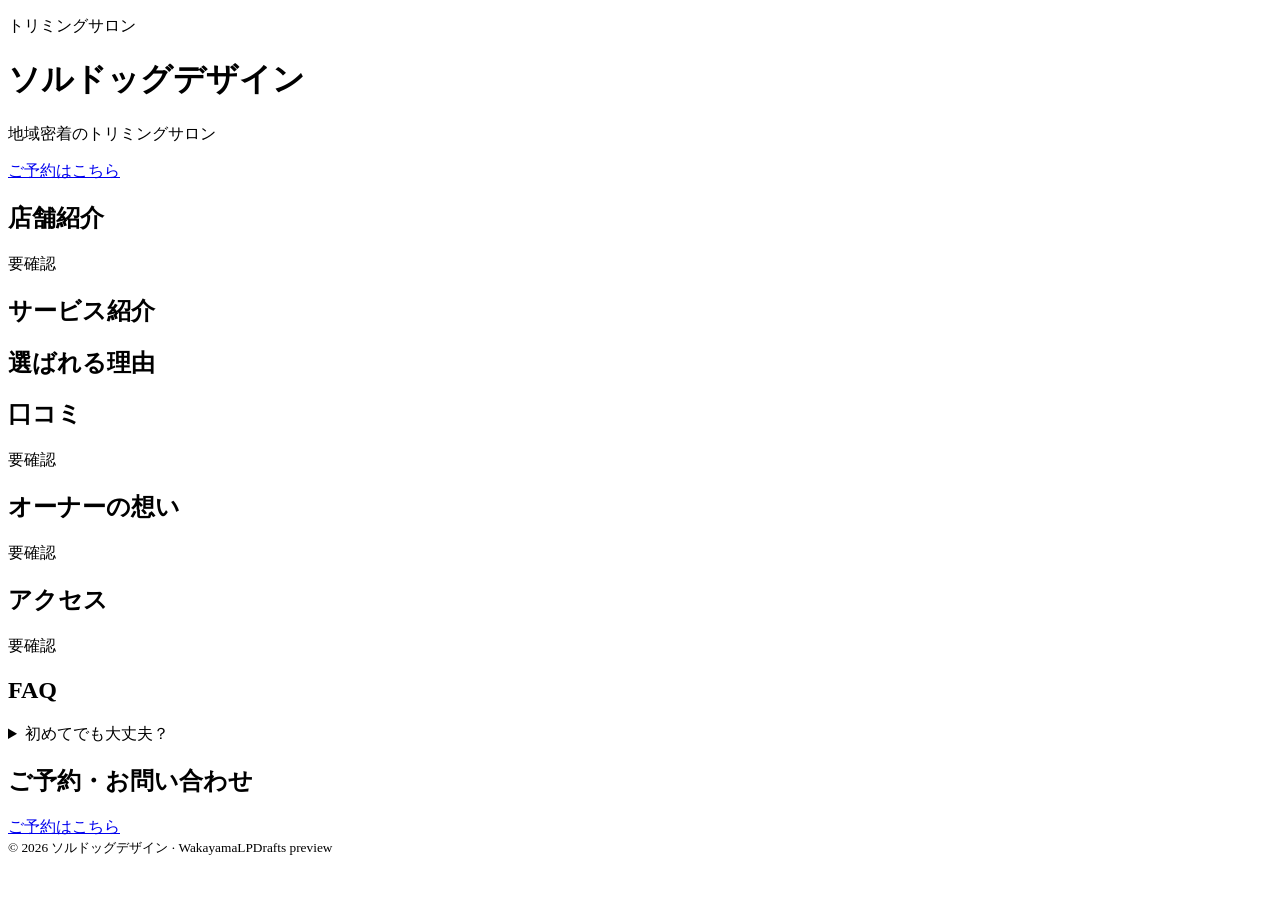
==== preview/ソルドッグデザイン/index.html @ 640c7fc1 "LP preview: ソルドッグデザイン — index.html" ====
<!DOCTYPE html>
<html lang="ja">
<head>
  <meta charset="UTF-8" />
  <meta name="viewport" content="width=device-width, initial-scale=1" />
  <title>ソルドッグデザイン | トリミングサロン</title>
  <meta name="description" content="要確認" />
  <link href="https://fonts.googleapis.com/css2?family=Noto+Sans+JP:wght@400;500;700&display=swap" rel="stylesheet" />
  <link rel="stylesheet" href="assets/styles.css" />
</head>
<body>
  <header class="hero" id="top">
    <div class="hero-media"><!-- HERO_IMAGE --></div>
    <div class="container hero-inner">
      <p class="eyebrow">トリミングサロン</p>
      <h1>ソルドッグデザイン</h1>
      <p class="catch">地域密着のトリミングサロン</p>
      <a class="btn btn-primary" href="#contact">ご予約はこちら</a>
    </div>
  </header>
  <section class="section" id="about"><div class="container"><h2>店舗紹介</h2><p>要確認</p></div></section>
  <section class="section section-alt" id="services">
    <div class="container"><h2>サービス紹介</h2><div class="service-media"><!-- SERVICE_IMAGE_1 --></div><ul class="card-list"></ul></div>
  </section>
  <section class="section" id="reasons"><div class="container"><h2>選ばれる理由</h2><ul class="card-list"></ul></div></section>
  <section class="section section-alt" id="reviews"><div class="container"><h2>口コミ</h2><p class="lead">要確認</p></div></section>
  <section class="section" id="owner"><div class="container"><h2>オーナーの想い</h2><p>要確認</p></div></section>
  <section class="section section-alt" id="access"><div class="container"><h2>アクセス</h2><p>要確認</p></div></section>
  <section class="section" id="faq"><div class="container"><h2>FAQ</h2><div class="faq-list"><details class="faq-item"><summary>初めてでも大丈夫？</summary><p>要確認</p></details></div></div></section>
  <section class="section cta-section" id="contact"><div class="container"><h2>ご予約・お問い合わせ</h2><a class="btn btn-primary" href="#">ご予約はこちら</a></div></section>
  <footer class="footer"><div class="container"><small>&copy; 2026 ソルドッグデザイン · WakayamaLPDrafts preview</small></div></footer>
</body>
</html>
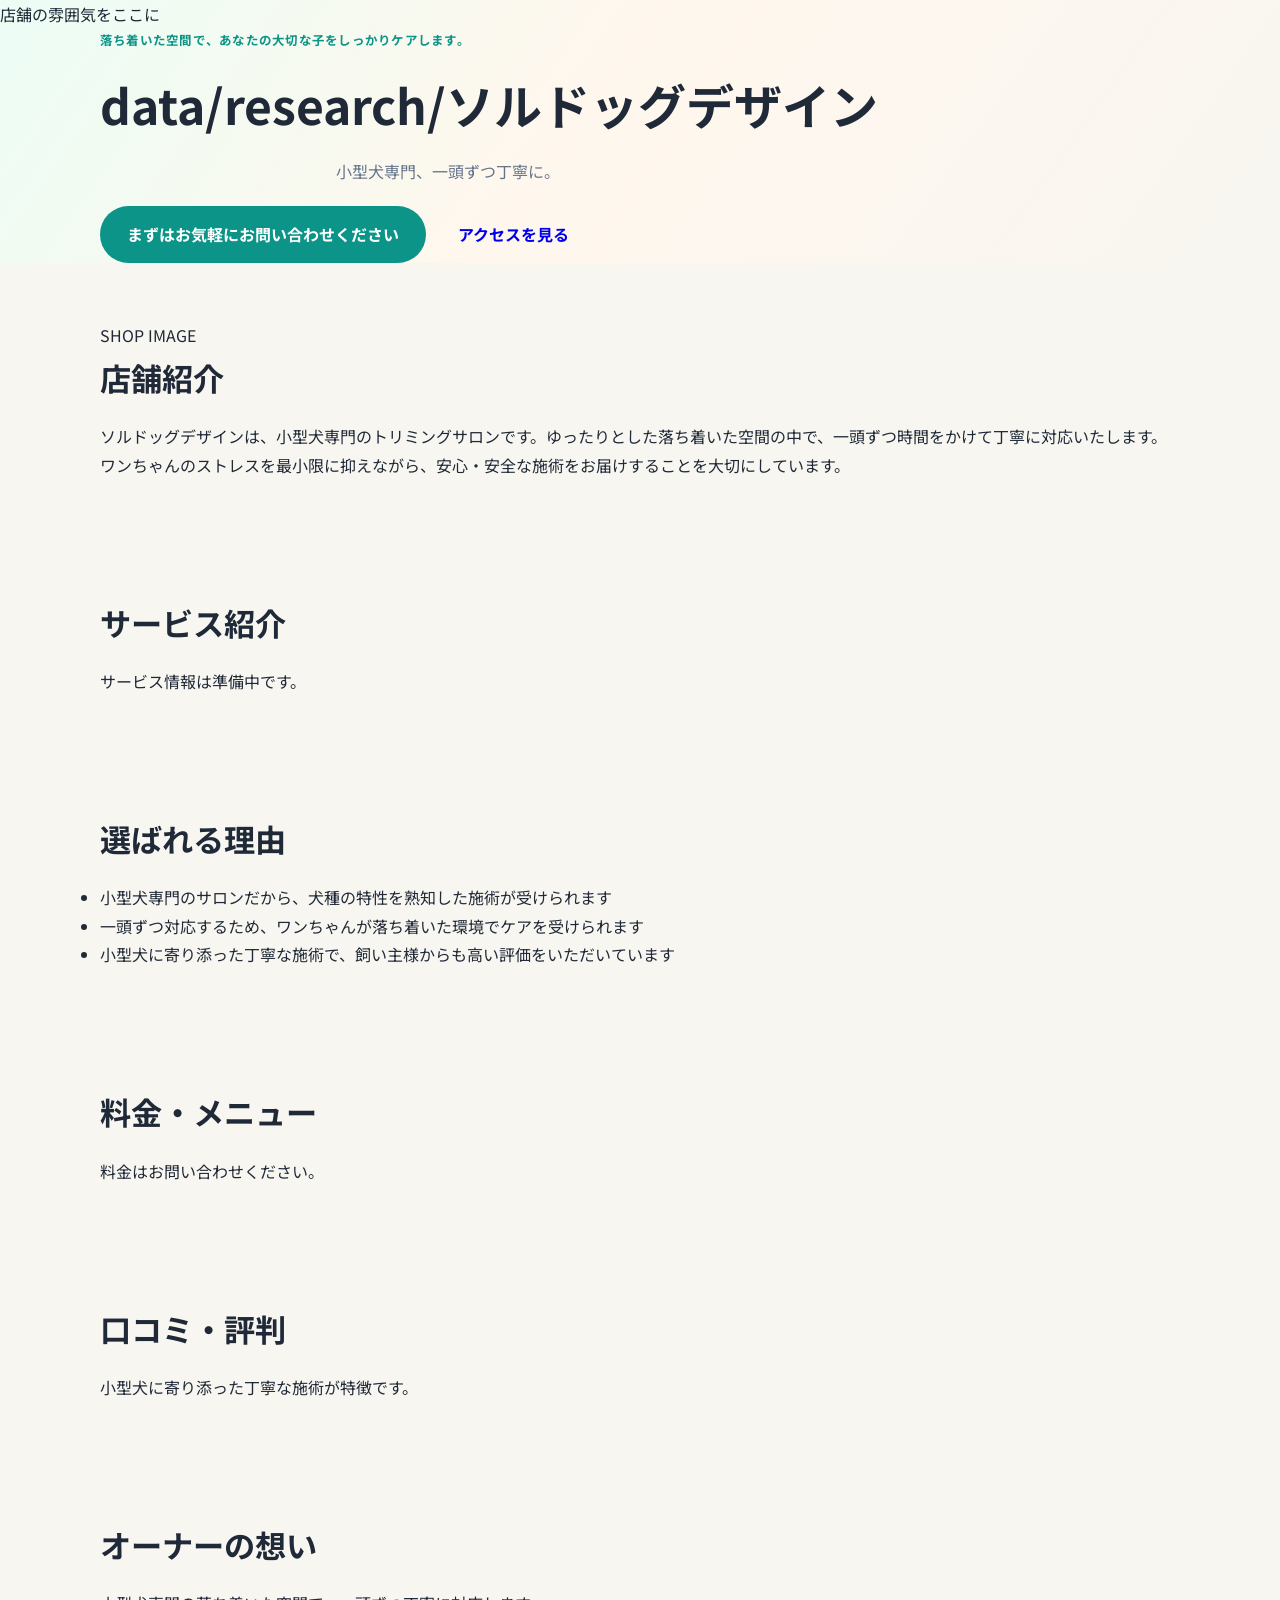
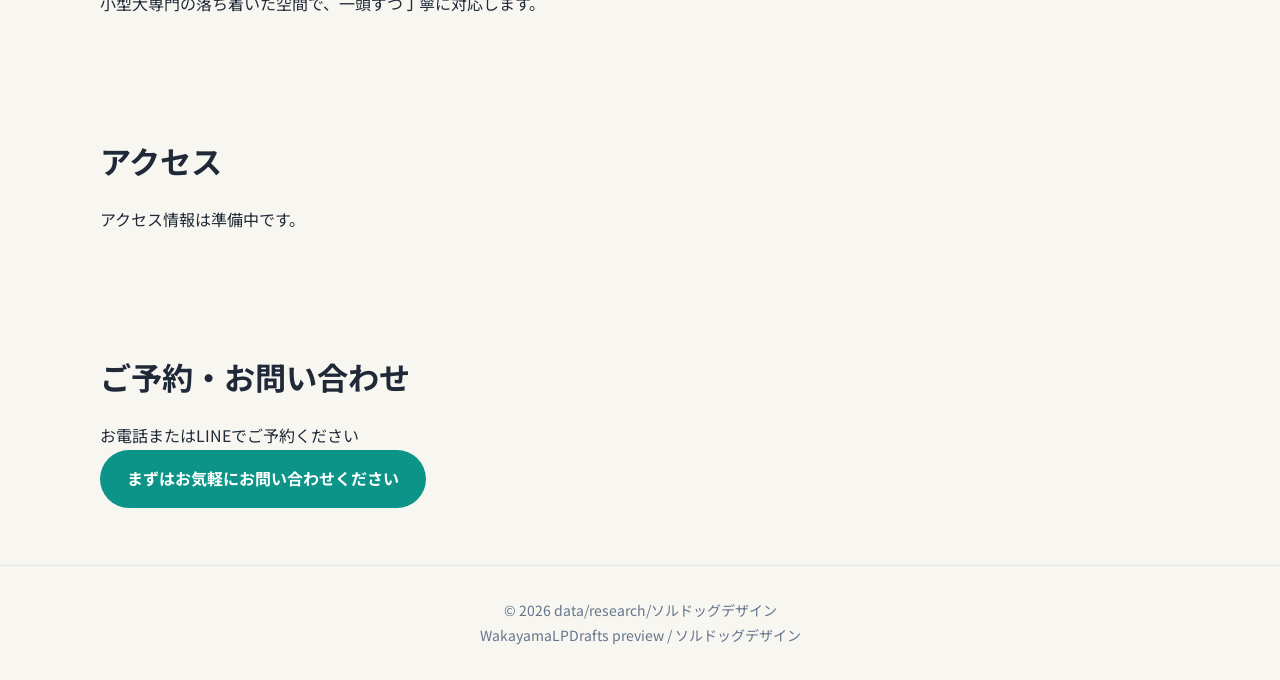
==== commit fed7f81b: "LP preview: ソルドッグデザイン — index.html" ====
--- a/preview/ソルドッグデザイン/index.html
+++ b/preview/ソルドッグデザイン/index.html
@@ -3,31 +3,90 @@
 <head>
   <meta charset="UTF-8" />
   <meta name="viewport" content="width=device-width, initial-scale=1" />
-  <title>ソルドッグデザイン | トリミングサロン</title>
-  <meta name="description" content="要確認" />
-  <link href="https://fonts.googleapis.com/css2?family=Noto+Sans+JP:wght@400;500;700&display=swap" rel="stylesheet" />
+  <title>ソルドッグデザイン｜小型犬専門のトリミングサロン</title>
+  <meta name="description" content="ソルドッグデザインは小型犬専門のトリミングサロンです。落ち着いた空間で一頭ずつ丁寧に対応。カットコース¥6,000〜。小型犬に寄り添った施術をご提供します。" />
+  <link rel="preconnect" href="https://fonts.googleapis.com" />
+  <link rel="preconnect" href="https://fonts.gstatic.com" crossorigin />
+  <link href="https://fonts.googleapis.com/css2?family=Noto+Sans+JP:wght@400;500;700&family=Shippori+Mincho:wght@500;600&display=swap" rel="stylesheet" />
   <link rel="stylesheet" href="assets/styles.css" />
 </head>
 <body>
   <header class="hero" id="top">
-    <div class="hero-media"><!-- HERO_IMAGE --></div>
-    <div class="container hero-inner">
-      <p class="eyebrow">トリミングサロン</p>
-      <h1>ソルドッグデザイン</h1>
-      <p class="catch">地域密着のトリミングサロン</p>
-      <a class="btn btn-primary" href="#contact">ご予約はこちら</a>
+    <div class="hero-visual">店舗の雰囲気をここに</div>
+    <div class="container hero-content">
+      <p class="eyebrow">落ち着いた空間で、あなたの大切な子をしっかりケアします。</p>
+      <h1>data/research/ソルドッグデザイン</h1>
+      <p class="catch">小型犬専門、一頭ずつ丁寧に。</p>
+      <div class="hero-cta">
+        <a class="btn btn-primary" href="#booking">まずはお気軽にお問い合わせください</a>
+        <a class="btn btn-ghost" href="#access">アクセスを見る</a>
+      </div>
     </div>
   </header>
-  <section class="section" id="about"><div class="container"><h2>店舗紹介</h2><p>要確認</p></div></section>
-  <section class="section section-alt" id="services">
-    <div class="container"><h2>サービス紹介</h2><div class="service-media"><!-- SERVICE_IMAGE_1 --></div><ul class="card-list"></ul></div>
+
+  <section class="section" id="about">
+    <div class="container grid-2">
+      <div class="media-box">SHOP IMAGE</div>
+      <div>
+        <h2>店舗紹介</h2>
+        <p class="prose">ソルドッグデザインは、小型犬専門のトリミングサロンです。ゆったりとした落ち着いた空間の中で、一頭ずつ時間をかけて丁寧に対応いたします。ワンちゃんのストレスを最小限に抑えながら、安心・安全な施術をお届けすることを大切にしています。</p>
+      </div>
+    </div>
   </section>
-  <section class="section" id="reasons"><div class="container"><h2>選ばれる理由</h2><ul class="card-list"></ul></div></section>
-  <section class="section section-alt" id="reviews"><div class="container"><h2>口コミ</h2><p class="lead">要確認</p></div></section>
-  <section class="section" id="owner"><div class="container"><h2>オーナーの想い</h2><p>要確認</p></div></section>
-  <section class="section section-alt" id="access"><div class="container"><h2>アクセス</h2><p>要確認</p></div></section>
-  <section class="section" id="faq"><div class="container"><h2>FAQ</h2><div class="faq-list"><details class="faq-item"><summary>初めてでも大丈夫？</summary><p>要確認</p></details></div></div></section>
-  <section class="section cta-section" id="contact"><div class="container"><h2>ご予約・お問い合わせ</h2><a class="btn btn-primary" href="#">ご予約はこちら</a></div></section>
-  <footer class="footer"><div class="container"><small>&copy; 2026 ソルドッグデザイン · WakayamaLPDrafts preview</small></div></footer>
+
+  <section class="section alt" id="services">
+    <div class="container">
+      <h2>サービス紹介</h2>
+      <div class="svc-grid"><p class="placeholder">サービス情報は準備中です。</p></div>
+    </div>
+  </section>
+
+  <section class="section" id="reasons">
+    <div class="container">
+      <h2>選ばれる理由</h2>
+      <ul class="reason-list">
+        <li>小型犬専門のサロンだから、犬種の特性を熟知した施術が受けられます</li><li>一頭ずつ対応するため、ワンちゃんが落ち着いた環境でケアを受けられます</li><li>小型犬に寄り添った丁寧な施術で、飼い主様からも高い評価をいただいています</li>
+      </ul>
+    </div>
+  </section>
+
+  <section class="section alt" id="pricing">
+    <div class="container">
+      <h2>料金・メニュー</h2>
+      <div class="pricing-table"><p class="placeholder">料金はお問い合わせください。</p></div>
+      
+    </div>
+  </section>
+
+  <section class="section" id="reviews"><div class="container"><h2>口コミ・評判</h2><blockquote class="quote">小型犬に寄り添った丁寧な施術が特徴です。</blockquote></div></section>
+
+  <section class="section alt" id="owner"><div class="container"><h2>オーナーの想い</h2><p class="prose owner-msg">小型犬専門の落ち着いた空間で、一頭ずつ丁寧に対応します。</p></div></section>
+
+  <section class="section" id="access">
+    <div class="container">
+      <h2>アクセス</h2>
+      <p class="placeholder">アクセス情報は準備中です。</p>
+      
+    </div>
+  </section>
+
+  <section class="section alt booking" id="booking">
+    <div class="container booking-inner">
+      <h2>ご予約・お問い合わせ</h2>
+      <p class="booking-lead">お電話またはLINEでご予約ください</p>
+      
+      
+      <a class="btn btn-primary btn-lg" href="#">まずはお気軽にお問い合わせください</a>
+    </div>
+  </section>
+
+  
+
+  <footer class="footer">
+    <div class="container">
+      <p>&copy; 2026 data/research/ソルドッグデザイン</p>
+      <p class="small">WakayamaLPDrafts preview / ソルドッグデザイン</p>
+    </div>
+  </footer>
 </body>
 </html>
--- a/preview/ソルドッグデザイン/assets/styles.css
+++ b/preview/ソルドッグデザイン/assets/styles.css
@@ -0,0 +1 @@
+:root{--bg:#f8f6f1;--surface:#fff;--text:#1f2937;--muted:#64748b;--accent:#0d9488;--accent2:#ea580c;--border:#e2e8f0;--radius:16px;--shadow:0 14px 36px rgba(15,23,42,.07)}*{box-sizing:border-box;margin:0;padding:0}body{font-family:'Noto Sans JP',sans-serif;background:var(--bg);color:var(--text);line-height:1.8}.container{width:min(1080px,92%);margin:0 auto}.hero{background:linear-gradient(125deg,#ecfdf5 0%,#fff7ed 45%,#f8f6f1 100%)}.hero-media{min-height:240px;background:linear-gradient(135deg,#99f6e4,#fed7aa);display:flex;align-items:center;justify-content:center;color:var(--muted);font-size:.85rem}.hero-inner{padding:2.5rem 0 3rem;text-align:center}.eyebrow{color:var(--accent);font-weight:700;letter-spacing:.1em;font-size:.78rem}.hero h1{font-size:clamp(2rem,5vw,3rem);margin:.6rem 0}.catch{color:var(--muted);max-width:38rem;margin:0 auto 1.25rem}.btn{display:inline-block;padding:.9rem 1.7rem;border-radius:999px;font-weight:700;text-decoration:none}.btn-primary{background:var(--accent);color:#fff}.section{padding:clamp(2.2rem,5vw,3.6rem) 0}.section-alt{background:var(--surface)}h2{font-size:clamp(1.35rem,3vw,1.95rem);margin-bottom:1rem}.service-media{min-height:160px;border-radius:var(--radius);background:#e2e8f0;display:flex;align-items:center;justify-content:center;color:var(--muted);margin-bottom:1rem;font-size:.85rem}.card-list{list-style:none;display:grid;gap:.75rem}@media(min-width:720px){.card-list{grid-template-columns:1fr 1fr}}.card-list li{background:var(--surface);border:1px solid var(--border);border-radius:var(--radius);padding:1rem;box-shadow:var(--shadow)}.lead{font-size:1.05rem}.faq-item{border:1px solid var(--border);border-radius:var(--radius);padding:1rem;margin-bottom:.65rem;background:var(--surface)}.faq-item summary{font-weight:700;cursor:pointer}.cta-section{text-align:center}.footer{padding:2rem 0;text-align:center;color:var(--muted);font-size:.875rem;border-top:1px solid var(--border)}
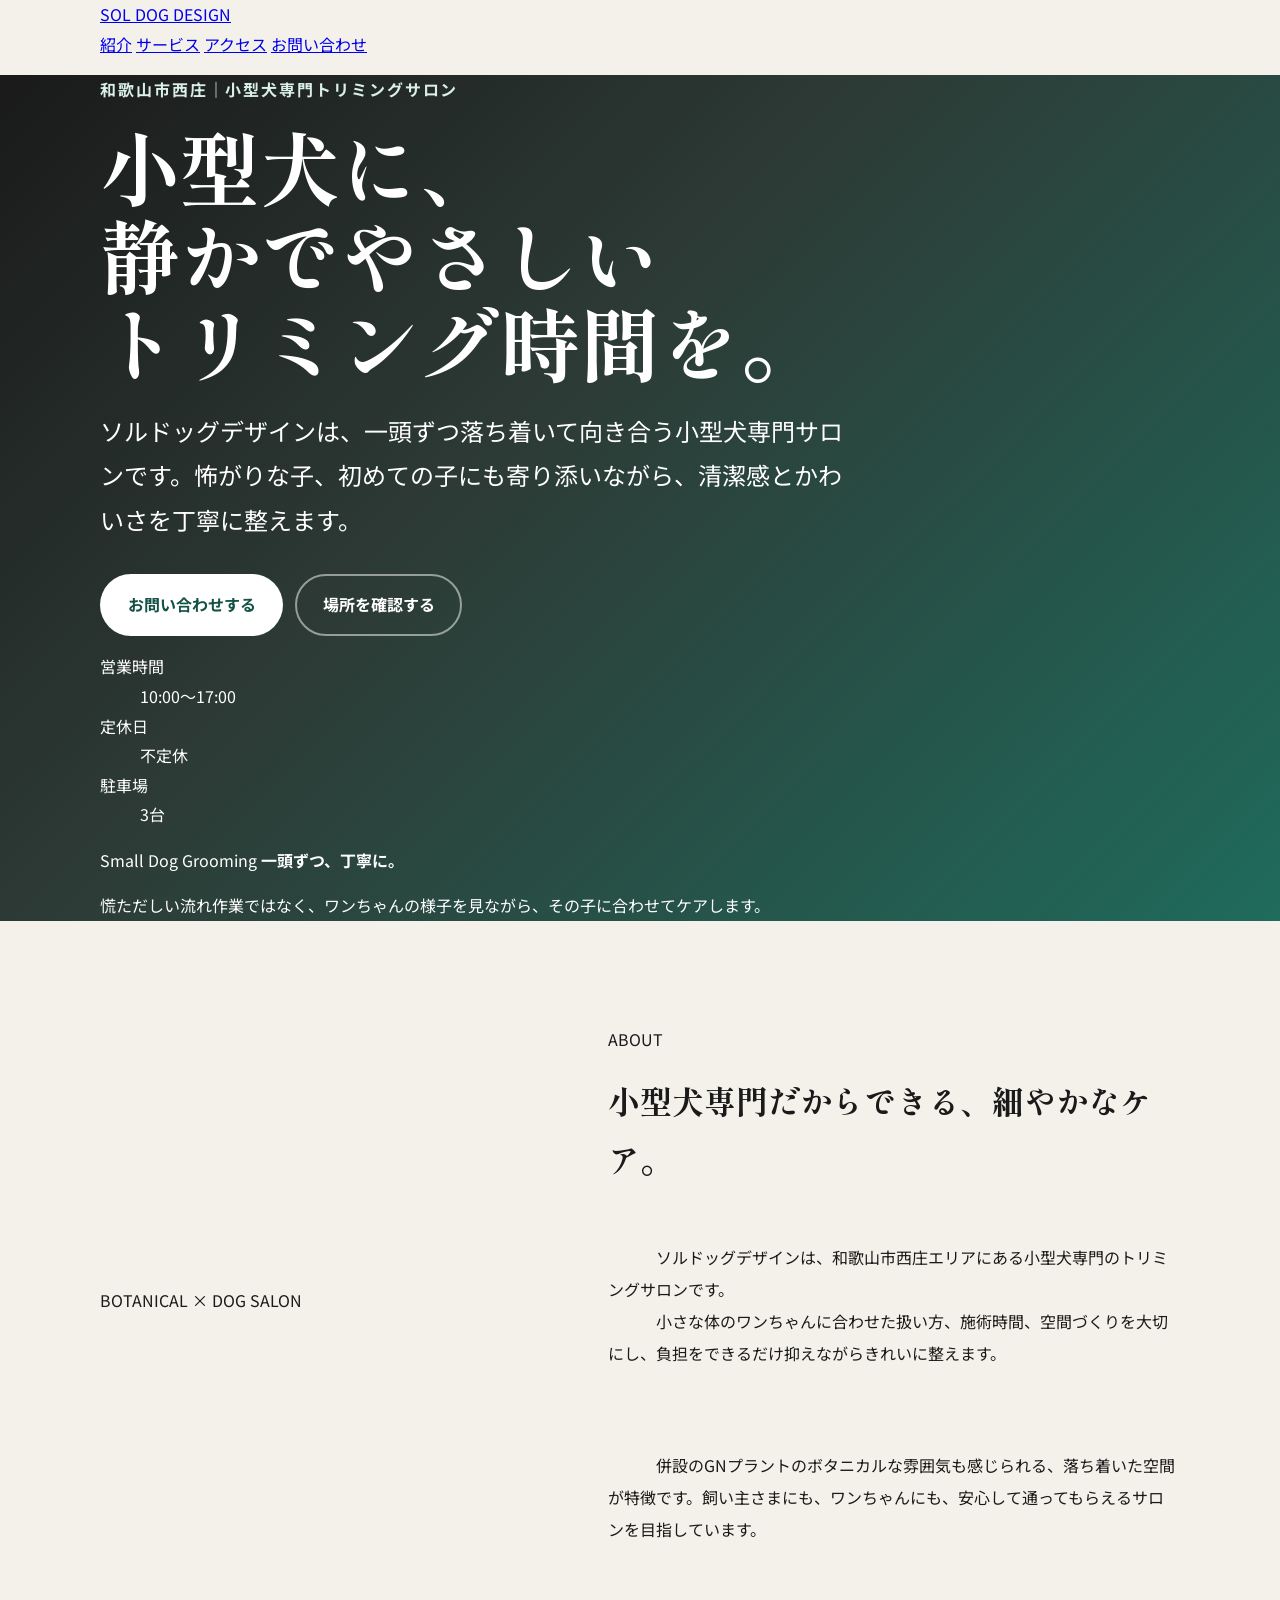
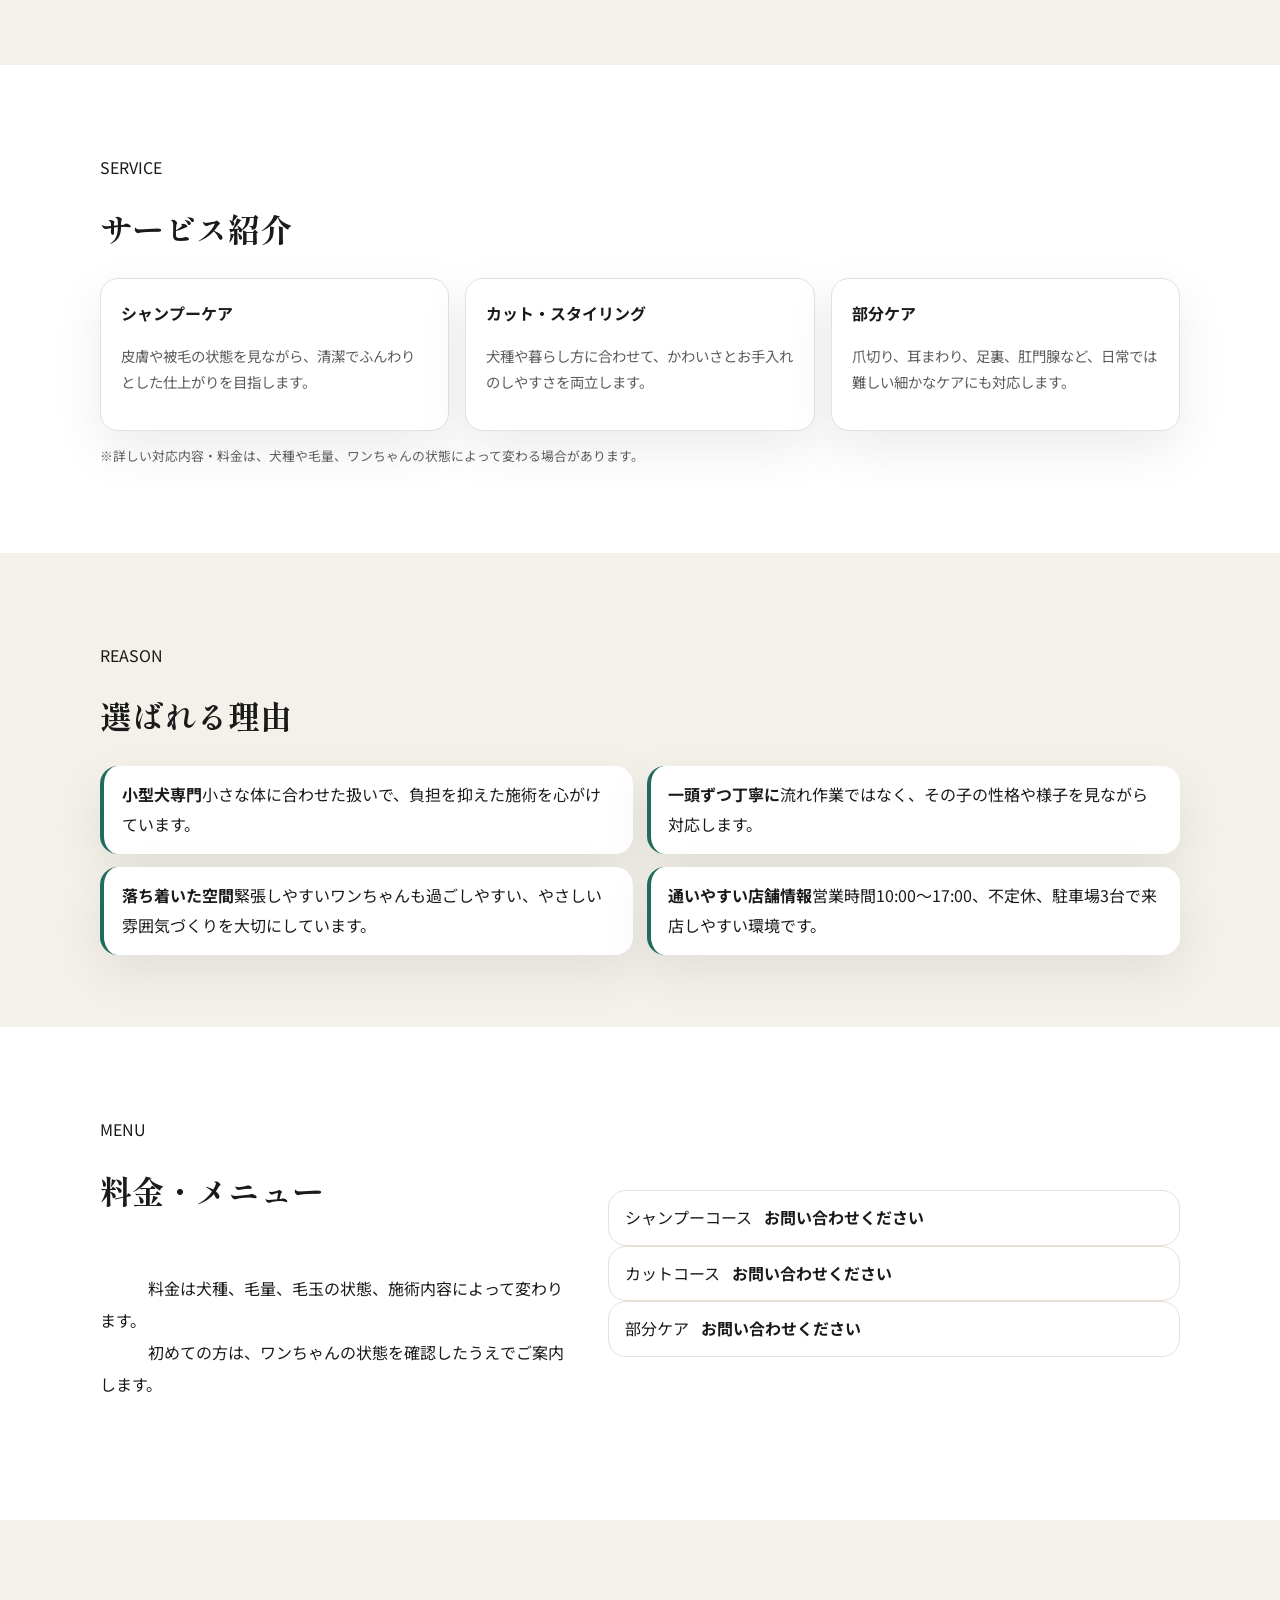
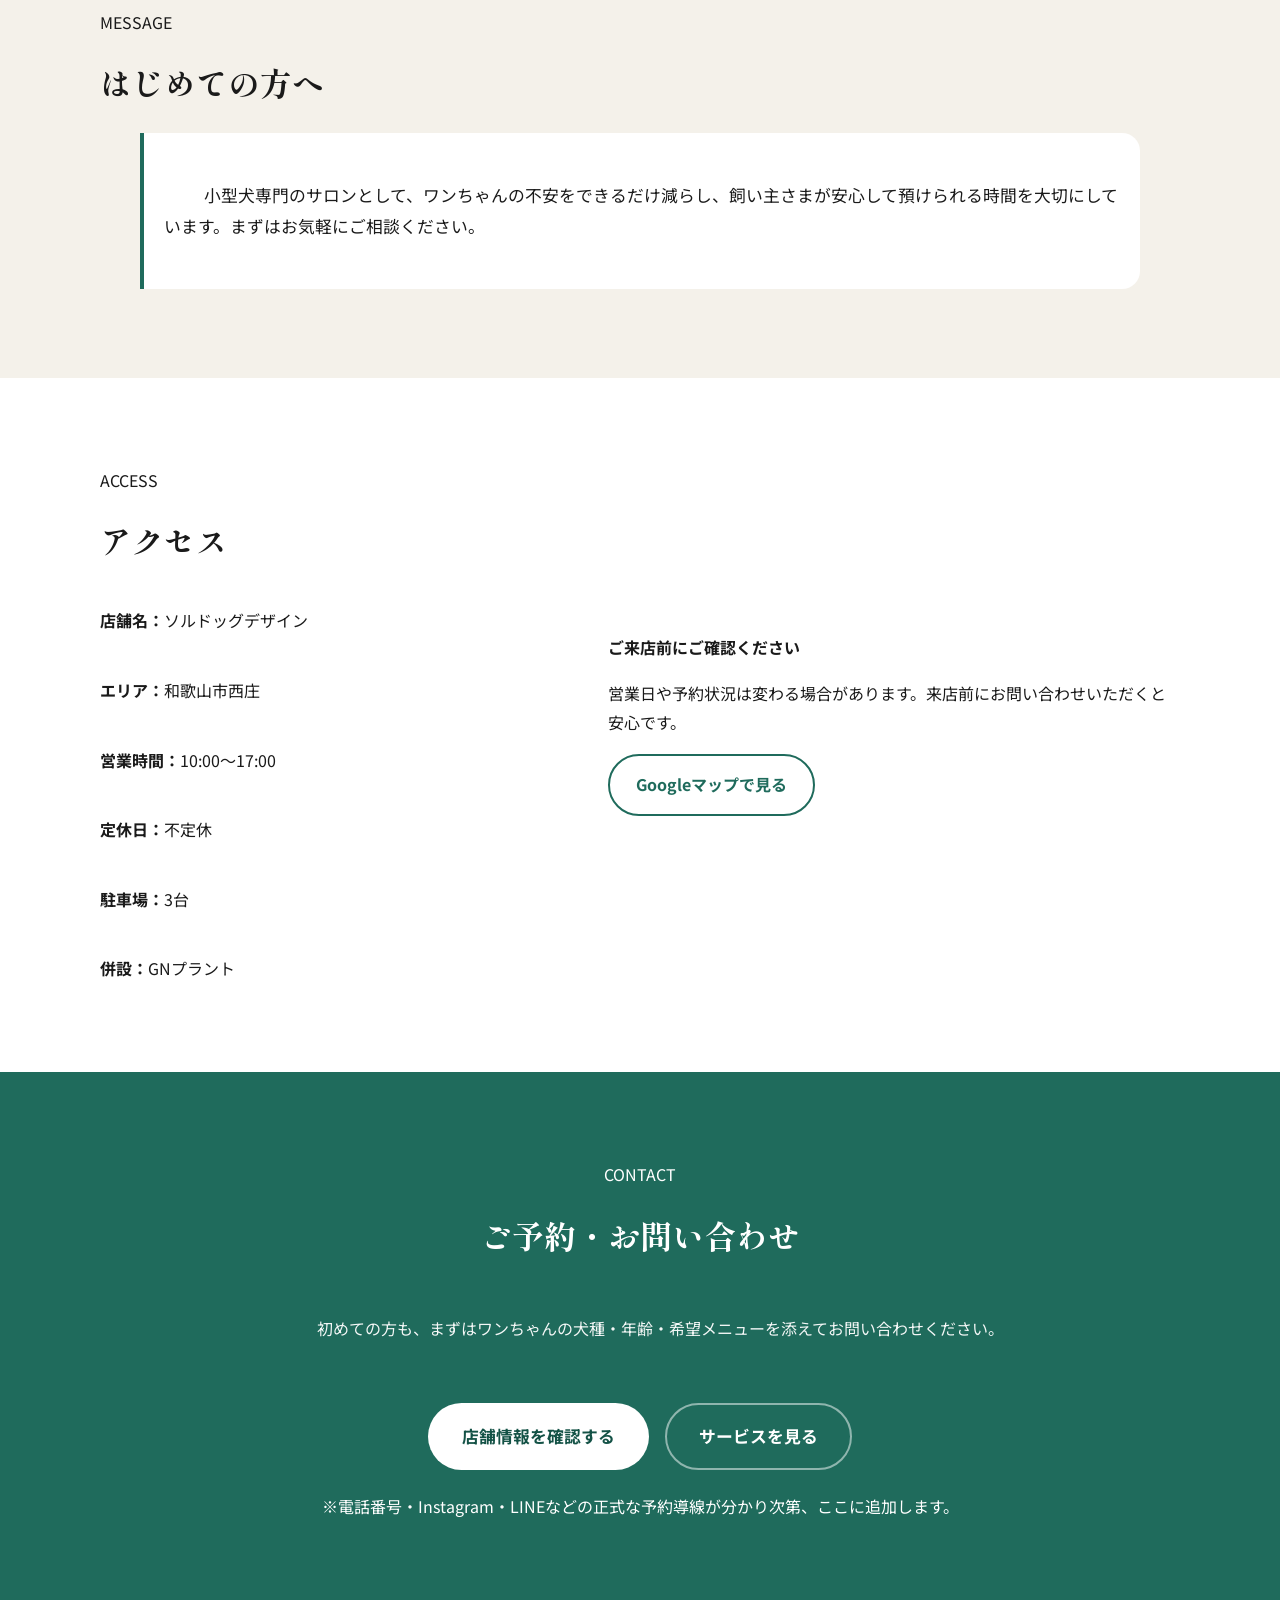
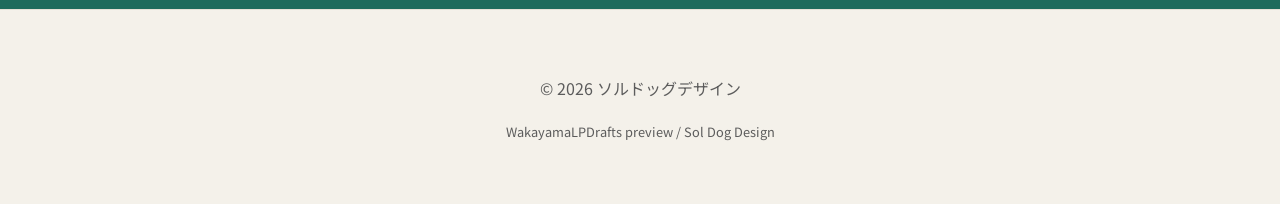
==== commit 4e24d439: "Improve Sol Dog Design LP content and structure" ====
--- a/preview/ソルドッグデザイン/index.html
+++ b/preview/ソルドッグデザイン/index.html
@@ -3,90 +3,179 @@
 <head>
   <meta charset="UTF-8" />
   <meta name="viewport" content="width=device-width, initial-scale=1" />
-  <title>ソルドッグデザイン｜小型犬専門のトリミングサロン</title>
-  <meta name="description" content="ソルドッグデザインは小型犬専門のトリミングサロンです。落ち着いた空間で一頭ずつ丁寧に対応。カットコース¥6,000〜。小型犬に寄り添った施術をご提供します。" />
+  <title>ソルドッグデザイン｜和歌山市西庄の小型犬専門トリミングサロン</title>
+  <meta name="description" content="ソルドッグデザインは、和歌山市西庄エリアの小型犬専門トリミングサロンです。一頭ずつ落ち着いた空間で丁寧にケア。営業時間10:00〜17:00、不定休、駐車場3台。" />
   <link rel="preconnect" href="https://fonts.googleapis.com" />
   <link rel="preconnect" href="https://fonts.gstatic.com" crossorigin />
-  <link href="https://fonts.googleapis.com/css2?family=Noto+Sans+JP:wght@400;500;700&family=Shippori+Mincho:wght@500;600&display=swap" rel="stylesheet" />
+  <link href="https://fonts.googleapis.com/css2?family=Noto+Sans+JP:wght@400;500;700;900&family=Shippori+Mincho:wght@500;600;700&display=swap" rel="stylesheet" />
   <link rel="stylesheet" href="assets/styles.css" />
 </head>
 <body>
-  <header class="hero" id="top">
-    <div class="hero-visual">店舗の雰囲気をここに</div>
-    <div class="container hero-content">
-      <p class="eyebrow">落ち着いた空間で、あなたの大切な子をしっかりケアします。</p>
-      <h1>data/research/ソルドッグデザイン</h1>
-      <p class="catch">小型犬専門、一頭ずつ丁寧に。</p>
-      <div class="hero-cta">
-        <a class="btn btn-primary" href="#booking">まずはお気軽にお問い合わせください</a>
-        <a class="btn btn-ghost" href="#access">アクセスを見る</a>
-      </div>
+  <header class="site-header">
+    <div class="container header-inner">
+      <a class="logo" href="#top">SOL DOG DESIGN</a>
+      <nav class="nav" aria-label="ページ内メニュー">
+        <a href="#about">紹介</a>
+        <a href="#services">サービス</a>
+        <a href="#access">アクセス</a>
+        <a href="#booking">お問い合わせ</a>
+      </nav>
     </div>
   </header>
 
-  <section class="section" id="about">
-    <div class="container grid-2">
-      <div class="media-box">SHOP IMAGE</div>
-      <div>
-        <h2>店舗紹介</h2>
-        <p class="prose">ソルドッグデザインは、小型犬専門のトリミングサロンです。ゆったりとした落ち着いた空間の中で、一頭ずつ時間をかけて丁寧に対応いたします。ワンちゃんのストレスを最小限に抑えながら、安心・安全な施術をお届けすることを大切にしています。</p>
+  <main>
+    <section class="hero" id="top">
+      <div class="hero-bg" aria-hidden="true"></div>
+      <div class="container hero-grid">
+        <div class="hero-copy">
+          <p class="eyebrow">和歌山市西庄｜小型犬専門トリミングサロン</p>
+          <h1>小型犬に、<br />静かでやさしい<br />トリミング時間を。</h1>
+          <p class="catch">
+            ソルドッグデザインは、一頭ずつ落ち着いて向き合う小型犬専門サロンです。怖がりな子、初めての子にも寄り添いながら、清潔感とかわいさを丁寧に整えます。
+          </p>
+          <div class="hero-cta">
+            <a class="btn btn-primary" href="#booking">お問い合わせする</a>
+            <a class="btn btn-ghost" href="#access">場所を確認する</a>
+          </div>
+          <dl class="hero-info" aria-label="店舗基本情報">
+            <div><dt>営業時間</dt><dd>10:00〜17:00</dd></div>
+            <div><dt>定休日</dt><dd>不定休</dd></div>
+            <div><dt>駐車場</dt><dd>3台</dd></div>
+          </dl>
+        </div>
+        <div class="hero-card" aria-label="店舗イメージ">
+          <span class="hero-card-label">Small Dog Grooming</span>
+          <strong>一頭ずつ、丁寧に。</strong>
+          <p>慌ただしい流れ作業ではなく、ワンちゃんの様子を見ながら、その子に合わせてケアします。</p>
+        </div>
       </div>
-    </div>
-  </section>
+    </section>
 
-  <section class="section alt" id="services">
-    <div class="container">
-      <h2>サービス紹介</h2>
-      <div class="svc-grid"><p class="placeholder">サービス情報は準備中です。</p></div>
-    </div>
-  </section>
+    <section class="section" id="about">
+      <div class="container grid-2">
+        <div class="visual-panel">
+          <span>BOTANICAL × DOG SALON</span>
+        </div>
+        <div>
+          <p class="section-kicker">ABOUT</p>
+          <h2>小型犬専門だからできる、細やかなケア。</h2>
+          <p class="prose">
+            ソルドッグデザインは、和歌山市西庄エリアにある小型犬専門のトリミングサロンです。
+            小さな体のワンちゃんに合わせた扱い方、施術時間、空間づくりを大切にし、負担をできるだけ抑えながらきれいに整えます。
+          </p>
+          <p class="prose">
+            併設のGNプラントのボタニカルな雰囲気も感じられる、落ち着いた空間が特徴です。飼い主さまにも、ワンちゃんにも、安心して通ってもらえるサロンを目指しています。
+          </p>
+        </div>
+      </div>
+    </section>
 
-  <section class="section" id="reasons">
-    <div class="container">
-      <h2>選ばれる理由</h2>
-      <ul class="reason-list">
-        <li>小型犬専門のサロンだから、犬種の特性を熟知した施術が受けられます</li><li>一頭ずつ対応するため、ワンちゃんが落ち着いた環境でケアを受けられます</li><li>小型犬に寄り添った丁寧な施術で、飼い主様からも高い評価をいただいています</li>
-      </ul>
-    </div>
-  </section>
+    <section class="section alt" id="services">
+      <div class="container">
+        <p class="section-kicker">SERVICE</p>
+        <h2>サービス紹介</h2>
+        <div class="svc-grid">
+          <article class="svc-card">
+            <strong>シャンプーケア</strong>
+            <p>皮膚や被毛の状態を見ながら、清潔でふんわりとした仕上がりを目指します。</p>
+          </article>
+          <article class="svc-card">
+            <strong>カット・スタイリング</strong>
+            <p>犬種や暮らし方に合わせて、かわいさとお手入れのしやすさを両立します。</p>
+          </article>
+          <article class="svc-card">
+            <strong>部分ケア</strong>
+            <p>爪切り、耳まわり、足裏、肛門腺など、日常では難しい細かなケアにも対応します。</p>
+          </article>
+        </div>
+        <p class="note">※詳しい対応内容・料金は、犬種や毛量、ワンちゃんの状態によって変わる場合があります。</p>
+      </div>
+    </section>
 
-  <section class="section alt" id="pricing">
-    <div class="container">
-      <h2>料金・メニュー</h2>
-      <div class="pricing-table"><p class="placeholder">料金はお問い合わせください。</p></div>
-      
-    </div>
-  </section>
+    <section class="section" id="reasons">
+      <div class="container">
+        <p class="section-kicker">REASON</p>
+        <h2>選ばれる理由</h2>
+        <ul class="reason-list">
+          <li><strong>小型犬専門</strong><span>小さな体に合わせた扱いで、負担を抑えた施術を心がけています。</span></li>
+          <li><strong>一頭ずつ丁寧に</strong><span>流れ作業ではなく、その子の性格や様子を見ながら対応します。</span></li>
+          <li><strong>落ち着いた空間</strong><span>緊張しやすいワンちゃんも過ごしやすい、やさしい雰囲気づくりを大切にしています。</span></li>
+          <li><strong>通いやすい店舗情報</strong><span>営業時間10:00〜17:00、不定休、駐車場3台で来店しやすい環境です。</span></li>
+        </ul>
+      </div>
+    </section>
 
-  <section class="section" id="reviews"><div class="container"><h2>口コミ・評判</h2><blockquote class="quote">小型犬に寄り添った丁寧な施術が特徴です。</blockquote></div></section>
+    <section class="section alt" id="pricing">
+      <div class="container grid-2 align-start">
+        <div>
+          <p class="section-kicker">MENU</p>
+          <h2>料金・メニュー</h2>
+          <p class="prose">
+            料金は犬種、毛量、毛玉の状態、施術内容によって変わります。
+            初めての方は、ワンちゃんの状態を確認したうえでご案内します。
+          </p>
+        </div>
+        <div class="price-box">
+          <div class="price-row"><span>シャンプーコース</span><strong>お問い合わせください</strong></div>
+          <div class="price-row"><span>カットコース</span><strong>お問い合わせください</strong></div>
+          <div class="price-row"><span>部分ケア</span><strong>お問い合わせください</strong></div>
+        </div>
+      </div>
+    </section>
 
-  <section class="section alt" id="owner"><div class="container"><h2>オーナーの想い</h2><p class="prose owner-msg">小型犬専門の落ち着いた空間で、一頭ずつ丁寧に対応します。</p></div></section>
+    <section class="section" id="voice">
+      <div class="container">
+        <p class="section-kicker">MESSAGE</p>
+        <h2>はじめての方へ</h2>
+        <blockquote class="quote">
+          小型犬専門のサロンとして、ワンちゃんの不安をできるだけ減らし、飼い主さまが安心して預けられる時間を大切にしています。まずはお気軽にご相談ください。
+        </blockquote>
+      </div>
+    </section>
 
-  <section class="section" id="access">
-    <div class="container">
-      <h2>アクセス</h2>
-      <p class="placeholder">アクセス情報は準備中です。</p>
-      
-    </div>
-  </section>
+    <section class="section alt" id="access">
+      <div class="container grid-2 align-start">
+        <div>
+          <p class="section-kicker">ACCESS</p>
+          <h2>アクセス</h2>
+          <div class="access-info">
+            <p><strong>店舗名：</strong>ソルドッグデザイン</p>
+            <p><strong>エリア：</strong>和歌山市西庄</p>
+            <p><strong>営業時間：</strong>10:00〜17:00</p>
+            <p><strong>定休日：</strong>不定休</p>
+            <p><strong>駐車場：</strong>3台</p>
+            <p><strong>併設：</strong>GNプラント</p>
+          </div>
+        </div>
+        <div class="map-card">
+          <strong>ご来店前にご確認ください</strong>
+          <p>営業日や予約状況は変わる場合があります。来店前にお問い合わせいただくと安心です。</p>
+          <a class="btn btn-outline" href="https://www.google.com/maps/search/?api=1&query=%E3%82%BD%E3%83%AB%E3%83%89%E3%83%83%E3%82%B0%E3%83%87%E3%82%B6%E3%82%A4%E3%83%B3%20%E5%92%8C%E6%AD%8C%E5%B1%B1%E5%B8%82%E8%A5%BF%E5%BA%84" target="_blank" rel="noopener">Googleマップで見る</a>
+        </div>
+      </div>
+    </section>
 
-  <section class="section alt booking" id="booking">
-    <div class="container booking-inner">
-      <h2>ご予約・お問い合わせ</h2>
-      <p class="booking-lead">お電話またはLINEでご予約ください</p>
-      
-      
-      <a class="btn btn-primary btn-lg" href="#">まずはお気軽にお問い合わせください</a>
-    </div>
-  </section>
-
-  
+    <section class="section booking" id="booking">
+      <div class="container booking-inner">
+        <p class="section-kicker light">CONTACT</p>
+        <h2>ご予約・お問い合わせ</h2>
+        <p class="booking-lead">
+          初めての方も、まずはワンちゃんの犬種・年齢・希望メニューを添えてお問い合わせください。
+        </p>
+        <div class="booking-actions">
+          <a class="btn btn-primary btn-lg" href="#access">店舗情報を確認する</a>
+          <a class="btn btn-ghost btn-lg" href="#services">サービスを見る</a>
+        </div>
+        <p class="booking-note">※電話番号・Instagram・LINEなどの正式な予約導線が分かり次第、ここに追加します。</p>
+      </div>
+    </section>
+  </main>
 
   <footer class="footer">
     <div class="container">
-      <p>&copy; 2026 data/research/ソルドッグデザイン</p>
-      <p class="small">WakayamaLPDrafts preview / ソルドッグデザイン</p>
+      <p>&copy; 2026 ソルドッグデザイン</p>
+      <p class="small">WakayamaLPDrafts preview / Sol Dog Design</p>
     </div>
   </footer>
 </body>
-</html>+</html>
--- a/preview/ソルドッグデザイン/assets/styles.css
+++ b/preview/ソルドッグデザイン/assets/styles.css
@@ -1 +1 @@
-:root{--bg:#f8f6f1;--surface:#fff;--text:#1f2937;--muted:#64748b;--accent:#0d9488;--accent2:#ea580c;--border:#e2e8f0;--radius:16px;--shadow:0 14px 36px rgba(15,23,42,.07)}*{box-sizing:border-box;margin:0;padding:0}body{font-family:'Noto Sans JP',sans-serif;background:var(--bg);color:var(--text);line-height:1.8}.container{width:min(1080px,92%);margin:0 auto}.hero{background:linear-gradient(125deg,#ecfdf5 0%,#fff7ed 45%,#f8f6f1 100%)}.hero-media{min-height:240px;background:linear-gradient(135deg,#99f6e4,#fed7aa);display:flex;align-items:center;justify-content:center;color:var(--muted);font-size:.85rem}.hero-inner{padding:2.5rem 0 3rem;text-align:center}.eyebrow{color:var(--accent);font-weight:700;letter-spacing:.1em;font-size:.78rem}.hero h1{font-size:clamp(2rem,5vw,3rem);margin:.6rem 0}.catch{color:var(--muted);max-width:38rem;margin:0 auto 1.25rem}.btn{display:inline-block;padding:.9rem 1.7rem;border-radius:999px;font-weight:700;text-decoration:none}.btn-primary{background:var(--accent);color:#fff}.section{padding:clamp(2.2rem,5vw,3.6rem) 0}.section-alt{background:var(--surface)}h2{font-size:clamp(1.35rem,3vw,1.95rem);margin-bottom:1rem}.service-media{min-height:160px;border-radius:var(--radius);background:#e2e8f0;display:flex;align-items:center;justify-content:center;color:var(--muted);margin-bottom:1rem;font-size:.85rem}.card-list{list-style:none;display:grid;gap:.75rem}@media(min-width:720px){.card-list{grid-template-columns:1fr 1fr}}.card-list li{background:var(--surface);border:1px solid var(--border);border-radius:var(--radius);padding:1rem;box-shadow:var(--shadow)}.lead{font-size:1.05rem}.faq-item{border:1px solid var(--border);border-radius:var(--radius);padding:1rem;margin-bottom:.65rem;background:var(--surface)}.faq-item summary{font-weight:700;cursor:pointer}.cta-section{text-align:center}.footer{padding:2rem 0;text-align:center;color:var(--muted);font-size:.875rem;border-top:1px solid var(--border)}+:root{--bg:#f4f1ea;--surface:#fff;--text:#1a1a1a;--muted:#5c5c5c;--line:#e6e0d6;--accent:#1f6b5c;--accent-dark:#145246;--radius:18px;--shadow:0 18px 50px rgba(0,0,0,.08);--font:'Noto Sans JP',sans-serif;--font-display:'Shippori Mincho',serif}*{box-sizing:border-box}body{margin:0;padding:0;font-family:var(--font);background:var(--bg);color:var(--text);line-height:1.85;font-size:16px}.container{width:min(1080px,92%);margin:0 auto}.hero{background:linear-gradient(135deg,#1a1a1a,#2d3b36 42%,#1f6b5c 100%);color:#fff}.hero-visual{min-height:42vh;background:rgba(255,255,255,.06);display:flex;align-items:center;justify-content:center;font-family:var(--font-display);font-size:clamp(1.5rem,3vw,2rem);color:rgba(255,255,255,.55)}.hero-content{padding:4rem 0 4.5rem}.eyebrow{letter-spacing:.12em;color:#d9efe8;font-weight:700}.hero h1{font-family:var(--font-display);font-size:clamp(2.5rem,7vw,5rem);line-height:1.1;margin:.25rem 0 1rem}.catch{font-size:clamp(1.1rem,2.5vw,1.5rem);max-width:760px}.hero-cta{display:flex;gap:.75rem;flex-wrap:wrap;margin-top:2rem}.btn{display:inline-flex;align-items:center;justify-content:center;padding:.9rem 1.6rem;border-radius:999px;font-weight:700;text-decoration:none;border:2px solid transparent;transition:.2s}.btn-primary{background:#fff;color:var(--accent-dark)}.btn-primary:hover{transform:translateY(-2px)}.btn-ghost{border-color:rgba(255,255,255,.5);color:#fff}.btn-outline{background:transparent;border-color:var(--accent);color:var(--accent)}.btn-line{background:#06c755;color:#fff}.btn-lg{padding:1rem 2rem;font-size:1.05rem}.section{padding:clamp(2.8rem,6vw,4.5rem) 0}.section.alt{background:var(--surface)}.grid-2{display:grid;grid-template-columns:1fr 1.2fr;gap:2rem;align-items:center}.media-box{min-height:280px;background:linear-gradient(135deg,#e8e2d8,#f7f4ef);border:1px dashed var(--line);border-radius:var(--radius);display:flex;align-items:center;justify-content:center;color:var(--muted);font-family:var(--font-display);font-size:1.25rem}h2{font-family:var(--font-display);font-size:clamp(1.5rem,3vw,2rem);margin:0 0 1.25rem}.prose{white-space:pre-wrap;line-height:2}.owner-msg{font-size:1.05rem;font-style:italic}.target,.payment{font-size:.95rem;color:var(--muted);margin-bottom:.75rem}.svc-grid{display:grid;gap:1rem}@media(min-width:640px){.svc-grid{grid-template-columns:repeat(2,1fr)}}@media(min-width:960px){.svc-grid{grid-template-columns:repeat(3,1fr)}}.svc-card{background:var(--surface);border:1px solid var(--line);border-radius:var(--radius);padding:1.25rem;box-shadow:var(--shadow)}.svc-card strong{display:block;margin-bottom:.5rem;font-size:1rem}.svc-card p{font-size:.9rem;color:var(--muted)}.reason-list{list-style:none;display:grid;gap:.85rem;padding:0;margin:0}@media(min-width:720px){.reason-list{grid-template-columns:repeat(2,1fr)}}.reason-list li{background:var(--surface);border-left:4px solid var(--accent);border-radius:var(--radius);padding:.9rem 1.1rem;box-shadow:var(--shadow)}.pricing-table{display:flex;flex-direction:column;gap:.5rem;margin-bottom:1rem}.price-row{display:flex;align-items:baseline;gap:.75rem;padding:.75rem 1rem;background:var(--surface);border:1px solid var(--line);border-radius:var(--radius)}.menu-name{flex:1;font-weight:500}.price-val{font-weight:700;color:var(--accent);white-space:nowrap}.note{font-size:.8rem;color:var(--muted)}.quote{border-left:4px solid var(--accent);padding:1rem 1.25rem;background:var(--surface);border-radius:0 var(--radius) var(--radius) 0;font-size:1.05rem;white-space:pre-wrap}.access-info{display:flex;flex-direction:column;gap:.5rem}.access-info a{color:var(--accent)}.booking{background:var(--accent);color:#fff}.booking-inner{text-align:center}.booking-lead{margin-bottom:1.5rem;opacity:.95;white-space:pre-wrap}.booking-inner .btn{margin:.35rem}.faq-list{display:flex;flex-direction:column;gap:.75rem}.faq-item{background:var(--surface);padding:1rem;border-radius:var(--radius);border:1px solid var(--line)}.faq-item summary{font-weight:700;cursor:pointer;list-style:none}.faq-item summary::before{content:'Q.';color:var(--accent);margin-right:.5rem}.faq-item p{margin-top:.75rem;font-size:.95rem;padding-left:1.5rem}.placeholder{color:var(--muted);font-style:italic}.footer{padding:3rem 0;text-align:center;color:var(--muted);border-top:1px solid var(--line)}.footer .small{font-size:.8rem;margin-top:.35rem}@media(max-width:768px){.grid-2{grid-template-columns:1fr}.hero-visual{min-height:280px}.price-row{flex-direction:column;align-items:flex-start}.hero-content{padding:3rem 0}.section{padding:2.5rem 0}}@media(max-width:480px){.hero h1{font-size:2.35rem}.btn,.booking-inner .btn{width:100%}}
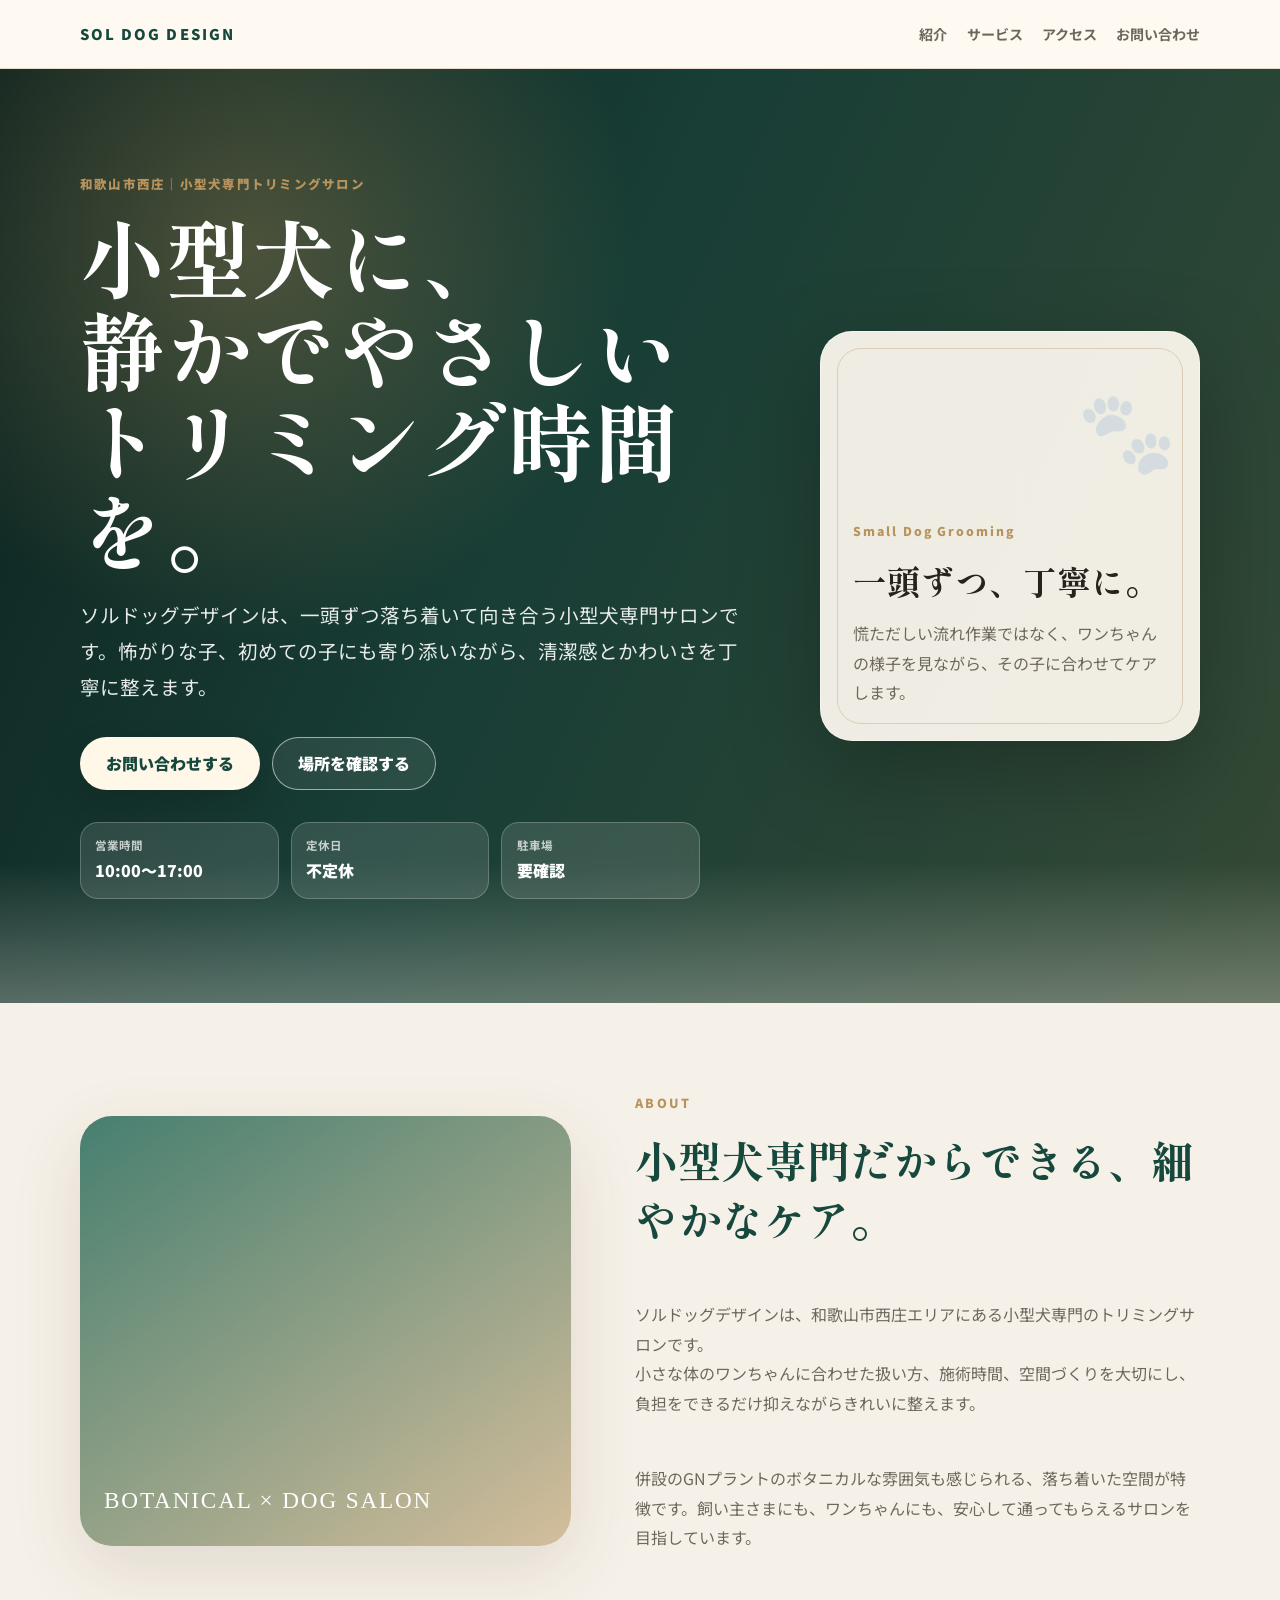
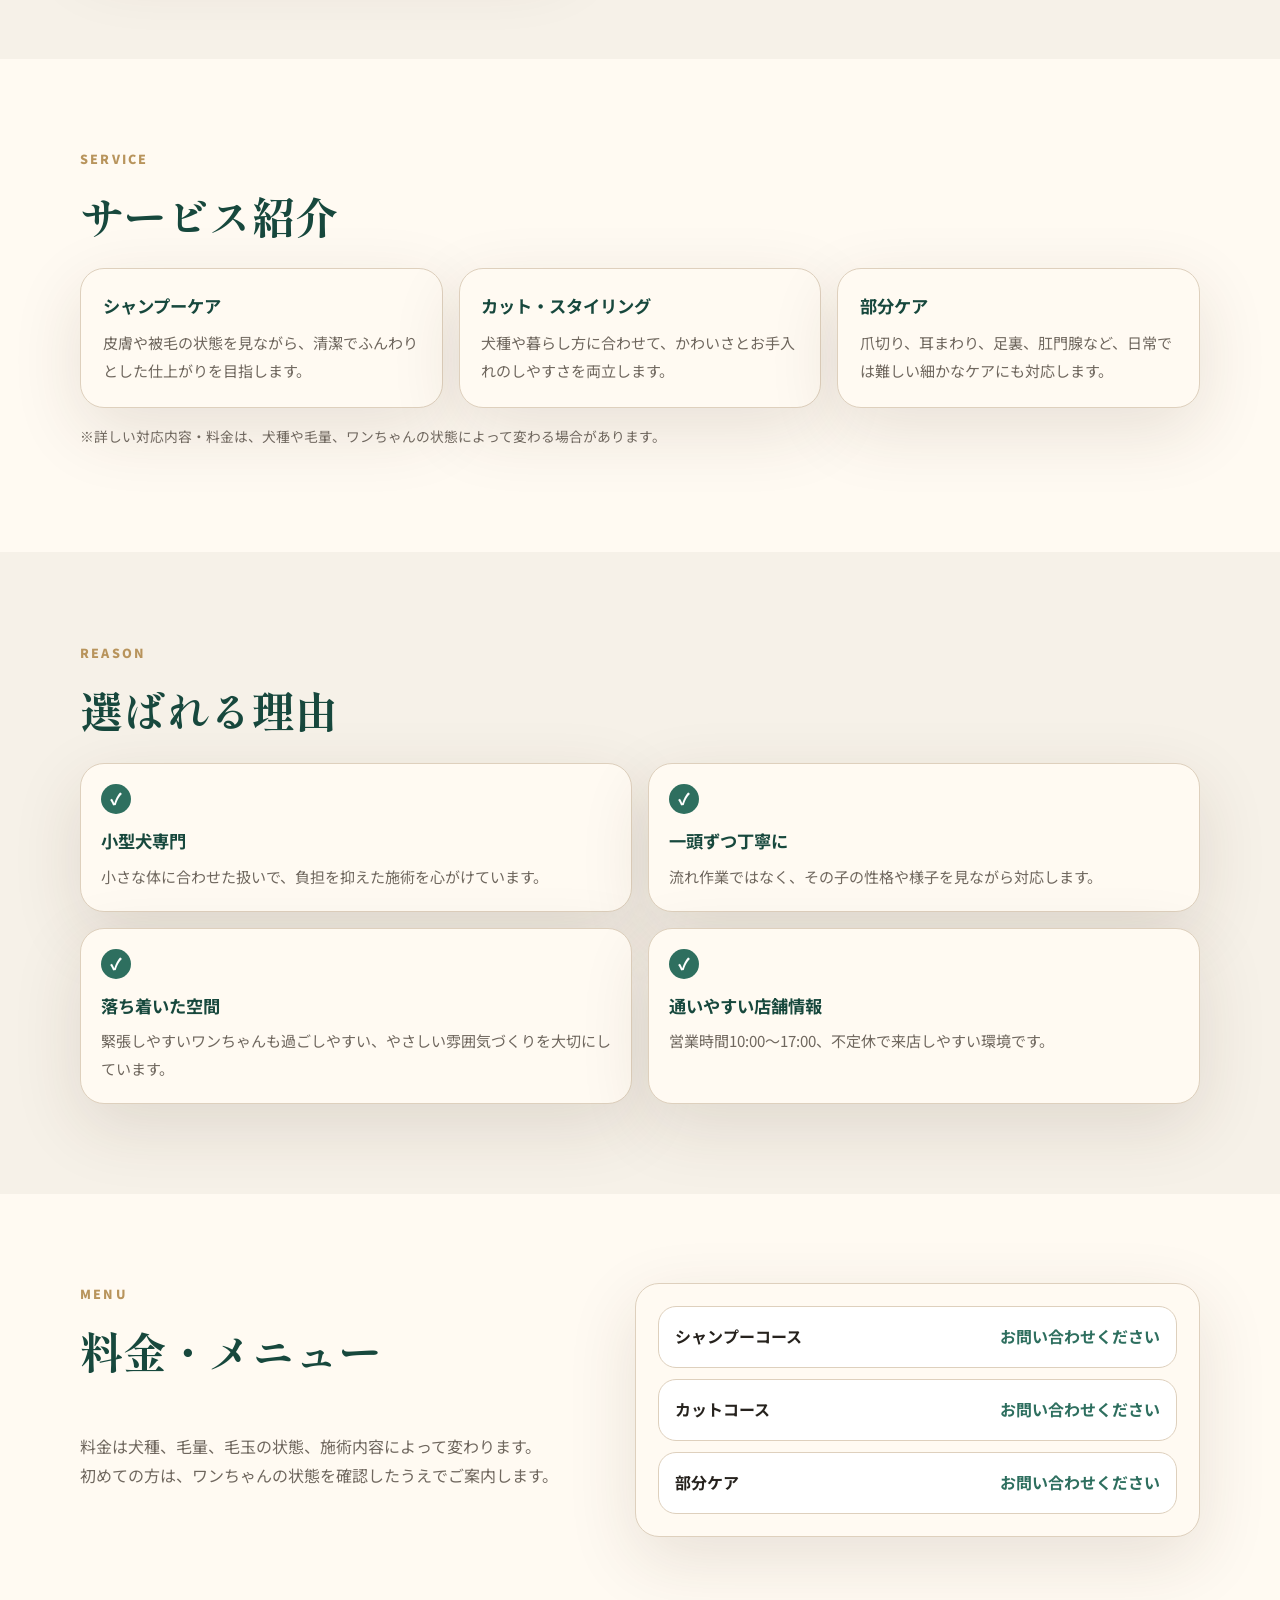
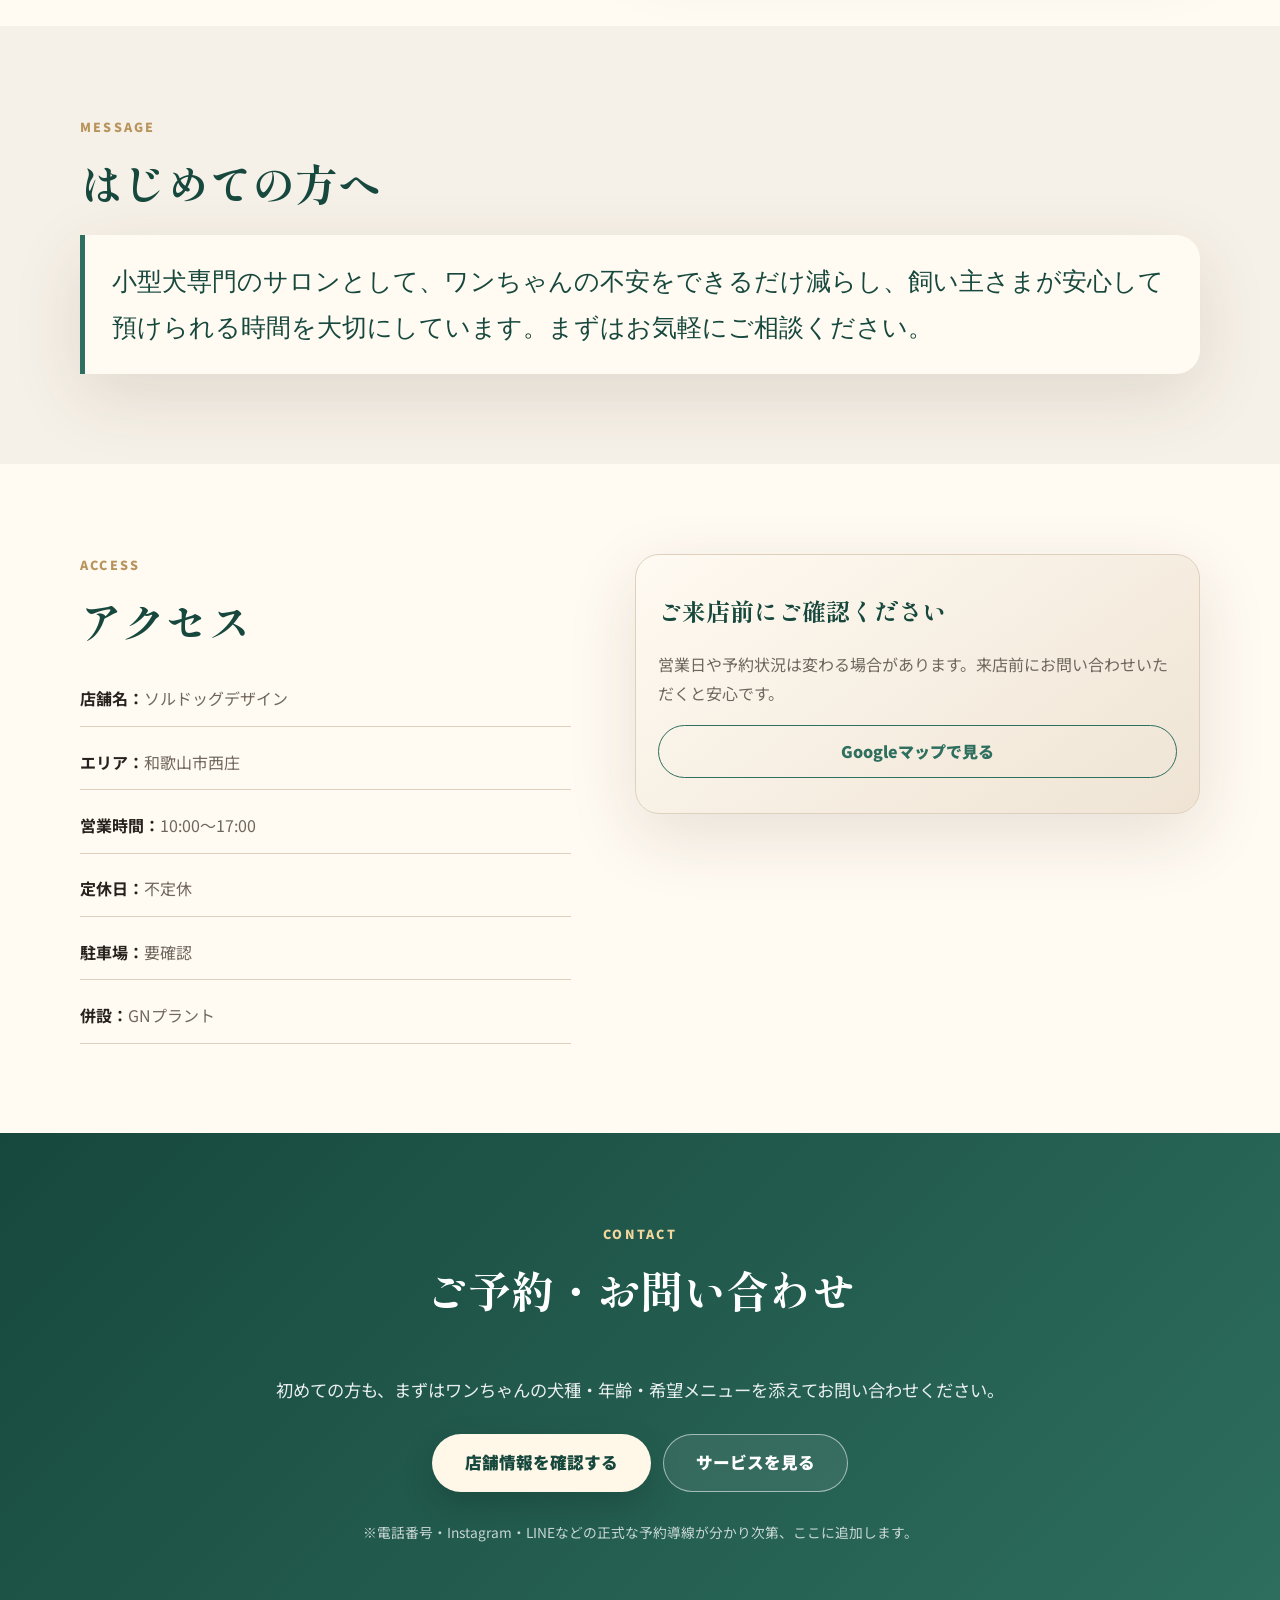
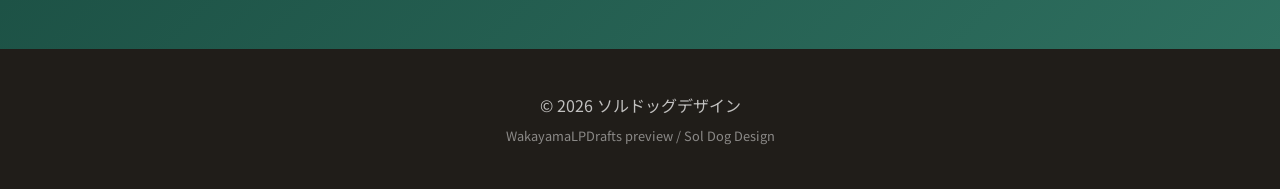
==== commit 6a11deea: "Add README and fix unverified parking claim in Sol Dog Design LP Research JSON marks parking as null" ====
--- a/preview/ソルドッグデザイン/index.html
+++ b/preview/ソルドッグデザイン/index.html
@@ -4,7 +4,7 @@
   <meta charset="UTF-8" />
   <meta name="viewport" content="width=device-width, initial-scale=1" />
   <title>ソルドッグデザイン｜和歌山市西庄の小型犬専門トリミングサロン</title>
-  <meta name="description" content="ソルドッグデザインは、和歌山市西庄エリアの小型犬専門トリミングサロンです。一頭ずつ落ち着いた空間で丁寧にケア。営業時間10:00〜17:00、不定休、駐車場3台。" />
+  <meta name="description" content="ソルドッグデザインは、和歌山市西庄エリアの小型犬専門トリミングサロンです。一頭ずつ落ち着いた空間で丁寧にケア。営業時間10:00〜17:00、不定休。" />
   <link rel="preconnect" href="https://fonts.googleapis.com" />
   <link rel="preconnect" href="https://fonts.gstatic.com" crossorigin />
   <link href="https://fonts.googleapis.com/css2?family=Noto+Sans+JP:wght@400;500;700;900&family=Shippori+Mincho:wght@500;600;700&display=swap" rel="stylesheet" />
@@ -40,7 +40,7 @@
           <dl class="hero-info" aria-label="店舗基本情報">
             <div><dt>営業時間</dt><dd>10:00〜17:00</dd></div>
             <div><dt>定休日</dt><dd>不定休</dd></div>
-            <div><dt>駐車場</dt><dd>3台</dd></div>
+            <div><dt>駐車場</dt><dd>要確認</dd></div>
           </dl>
         </div>
         <div class="hero-card" aria-label="店舗イメージ">
@@ -100,7 +100,7 @@
           <li><strong>小型犬専門</strong><span>小さな体に合わせた扱いで、負担を抑えた施術を心がけています。</span></li>
           <li><strong>一頭ずつ丁寧に</strong><span>流れ作業ではなく、その子の性格や様子を見ながら対応します。</span></li>
           <li><strong>落ち着いた空間</strong><span>緊張しやすいワンちゃんも過ごしやすい、やさしい雰囲気づくりを大切にしています。</span></li>
-          <li><strong>通いやすい店舗情報</strong><span>営業時間10:00〜17:00、不定休、駐車場3台で来店しやすい環境です。</span></li>
+          <li><strong>通いやすい店舗情報</strong><span>営業時間10:00〜17:00、不定休で来店しやすい環境です。</span></li>
         </ul>
       </div>
     </section>
@@ -143,7 +143,7 @@
             <p><strong>エリア：</strong>和歌山市西庄</p>
             <p><strong>営業時間：</strong>10:00〜17:00</p>
             <p><strong>定休日：</strong>不定休</p>
-            <p><strong>駐車場：</strong>3台</p>
+            <p><strong>駐車場：</strong>要確認</p>
             <p><strong>併設：</strong>GNプラント</p>
           </div>
         </div>
--- a/preview/ソルドッグデザイン/assets/styles.css
+++ b/preview/ソルドッグデザイン/assets/styles.css
@@ -1 +1,89 @@
-:root{--bg:#f4f1ea;--surface:#fff;--text:#1a1a1a;--muted:#5c5c5c;--line:#e6e0d6;--accent:#1f6b5c;--accent-dark:#145246;--radius:18px;--shadow:0 18px 50px rgba(0,0,0,.08);--font:'Noto Sans JP',sans-serif;--font-display:'Shippori Mincho',serif}*{box-sizing:border-box}body{margin:0;padding:0;font-family:var(--font);background:var(--bg);color:var(--text);line-height:1.85;font-size:16px}.container{width:min(1080px,92%);margin:0 auto}.hero{background:linear-gradient(135deg,#1a1a1a,#2d3b36 42%,#1f6b5c 100%);color:#fff}.hero-visual{min-height:42vh;background:rgba(255,255,255,.06);display:flex;align-items:center;justify-content:center;font-family:var(--font-display);font-size:clamp(1.5rem,3vw,2rem);color:rgba(255,255,255,.55)}.hero-content{padding:4rem 0 4.5rem}.eyebrow{letter-spacing:.12em;color:#d9efe8;font-weight:700}.hero h1{font-family:var(--font-display);font-size:clamp(2.5rem,7vw,5rem);line-height:1.1;margin:.25rem 0 1rem}.catch{font-size:clamp(1.1rem,2.5vw,1.5rem);max-width:760px}.hero-cta{display:flex;gap:.75rem;flex-wrap:wrap;margin-top:2rem}.btn{display:inline-flex;align-items:center;justify-content:center;padding:.9rem 1.6rem;border-radius:999px;font-weight:700;text-decoration:none;border:2px solid transparent;transition:.2s}.btn-primary{background:#fff;color:var(--accent-dark)}.btn-primary:hover{transform:translateY(-2px)}.btn-ghost{border-color:rgba(255,255,255,.5);color:#fff}.btn-outline{background:transparent;border-color:var(--accent);color:var(--accent)}.btn-line{background:#06c755;color:#fff}.btn-lg{padding:1rem 2rem;font-size:1.05rem}.section{padding:clamp(2.8rem,6vw,4.5rem) 0}.section.alt{background:var(--surface)}.grid-2{display:grid;grid-template-columns:1fr 1.2fr;gap:2rem;align-items:center}.media-box{min-height:280px;background:linear-gradient(135deg,#e8e2d8,#f7f4ef);border:1px dashed var(--line);border-radius:var(--radius);display:flex;align-items:center;justify-content:center;color:var(--muted);font-family:var(--font-display);font-size:1.25rem}h2{font-family:var(--font-display);font-size:clamp(1.5rem,3vw,2rem);margin:0 0 1.25rem}.prose{white-space:pre-wrap;line-height:2}.owner-msg{font-size:1.05rem;font-style:italic}.target,.payment{font-size:.95rem;color:var(--muted);margin-bottom:.75rem}.svc-grid{display:grid;gap:1rem}@media(min-width:640px){.svc-grid{grid-template-columns:repeat(2,1fr)}}@media(min-width:960px){.svc-grid{grid-template-columns:repeat(3,1fr)}}.svc-card{background:var(--surface);border:1px solid var(--line);border-radius:var(--radius);padding:1.25rem;box-shadow:var(--shadow)}.svc-card strong{display:block;margin-bottom:.5rem;font-size:1rem}.svc-card p{font-size:.9rem;color:var(--muted)}.reason-list{list-style:none;display:grid;gap:.85rem;padding:0;margin:0}@media(min-width:720px){.reason-list{grid-template-columns:repeat(2,1fr)}}.reason-list li{background:var(--surface);border-left:4px solid var(--accent);border-radius:var(--radius);padding:.9rem 1.1rem;box-shadow:var(--shadow)}.pricing-table{display:flex;flex-direction:column;gap:.5rem;margin-bottom:1rem}.price-row{display:flex;align-items:baseline;gap:.75rem;padding:.75rem 1rem;background:var(--surface);border:1px solid var(--line);border-radius:var(--radius)}.menu-name{flex:1;font-weight:500}.price-val{font-weight:700;color:var(--accent);white-space:nowrap}.note{font-size:.8rem;color:var(--muted)}.quote{border-left:4px solid var(--accent);padding:1rem 1.25rem;background:var(--surface);border-radius:0 var(--radius) var(--radius) 0;font-size:1.05rem;white-space:pre-wrap}.access-info{display:flex;flex-direction:column;gap:.5rem}.access-info a{color:var(--accent)}.booking{background:var(--accent);color:#fff}.booking-inner{text-align:center}.booking-lead{margin-bottom:1.5rem;opacity:.95;white-space:pre-wrap}.booking-inner .btn{margin:.35rem}.faq-list{display:flex;flex-direction:column;gap:.75rem}.faq-item{background:var(--surface);padding:1rem;border-radius:var(--radius);border:1px solid var(--line)}.faq-item summary{font-weight:700;cursor:pointer;list-style:none}.faq-item summary::before{content:'Q.';color:var(--accent);margin-right:.5rem}.faq-item p{margin-top:.75rem;font-size:.95rem;padding-left:1.5rem}.placeholder{color:var(--muted);font-style:italic}.footer{padding:3rem 0;text-align:center;color:var(--muted);border-top:1px solid var(--line)}.footer .small{font-size:.8rem;margin-top:.35rem}@media(max-width:768px){.grid-2{grid-template-columns:1fr}.hero-visual{min-height:280px}.price-row{flex-direction:column;align-items:flex-start}.hero-content{padding:3rem 0}.section{padding:2.5rem 0}}@media(max-width:480px){.hero h1{font-size:2.35rem}.btn,.booking-inner .btn{width:100%}}+:root{
+  --bg:#f6f1e8;
+  --surface:#fffaf2;
+  --surface-2:#efe4d4;
+  --text:#26221d;
+  --muted:#6f675e;
+  --line:#ded0bd;
+  --accent:#2e6f5f;
+  --accent-dark:#17483d;
+  --gold:#b8945c;
+  --cream:#fff7e8;
+  --radius:24px;
+  --shadow:0 22px 70px rgba(64,45,24,.12);
+  --font:'Noto Sans JP',sans-serif;
+  --font-display:'Shippori Mincho',serif;
+}
+*{box-sizing:border-box}
+html{scroll-behavior:smooth}
+body{
+  margin:0;
+  padding:0;
+  font-family:var(--font);
+  background:var(--bg);
+  color:var(--text);
+  line-height:1.85;
+  font-size:16px;
+}
+a{color:inherit}
+.container{width:min(1120px,92%);margin:0 auto}
+.site-header{
+  position:sticky;
+  top:0;
+  z-index:20;
+  background:rgba(255,250,242,.9);
+  backdrop-filter:blur(14px);
+  border-bottom:1px solid rgba(222,208,189,.75);
+}
+.header-inner{height:68px;display:flex;align-items:center;justify-content:space-between;gap:1rem}
+.logo{font-weight:900;letter-spacing:.14em;text-decoration:none;color:var(--accent-dark);font-size:.92rem}
+.nav{display:flex;gap:1.2rem;font-size:.88rem;font-weight:700;color:var(--muted)}
+.nav a{text-decoration:none}.nav a:hover{color:var(--accent)}
+.hero{
+  position:relative;
+  min-height:calc(100vh - 68px);
+  display:flex;
+  align-items:center;
+  overflow:hidden;
+  color:#fff;
+  background:#162c27;
+}
+.hero-bg{
+  position:absolute;
+  inset:0;
+  background:
+    radial-gradient(circle at 20% 20%,rgba(184,148,92,.35),transparent 30%),
+    linear-gradient(115deg,rgba(12,33,29,.95) 0%,rgba(24,64,55,.88) 42%,rgba(69,88,61,.68) 100%),
+    url('https://images.unsplash.com/photo-1596492784531-6e6eb5ea9993?auto=format&fit=crop&w=1600&q=80') center/cover;
+  transform:scale(1.02);
+}
+.hero::after{
+  content:'';
+  position:absolute;
+  inset:auto -10% -35% -10%;
+  height:50%;
+  background:linear-gradient(0deg,var(--bg),transparent);
+}
+.hero-grid{position:relative;z-index:1;display:grid;grid-template-columns:minmax(0,1.08fr) 380px;gap:clamp(2rem,5vw,4.5rem);align-items:center;padding:6.5rem 0}
+.eyebrow,.section-kicker{letter-spacing:.18em;text-transform:uppercase;font-size:.78rem;font-weight:900;color:var(--gold);margin:0 0 .9rem}
+.hero h1{font-family:var(--font-display);font-size:clamp(2.65rem,6.6vw,5.7rem);line-height:1.08;margin:0 0 1.35rem;letter-spacing:.02em}
+.catch{font-size:clamp(1rem,1.8vw,1.22rem);max-width:720px;color:rgba(255,255,255,.9);margin:0}
+.hero-cta{display:flex;gap:.8rem;flex-wrap:wrap;margin-top:2rem}
+.btn{display:inline-flex;align-items:center;justify-content:center;padding:.88rem 1.55rem;border-radius:999px;font-weight:900;text-decoration:none;border:1px solid transparent;transition:.22s ease;line-height:1.4}
+.btn:hover{transform:translateY(-2px)}
+.btn-primary{background:var(--cream);color:var(--accent-dark);box-shadow:0 14px 34px rgba(0,0,0,.16)}
+.btn-ghost{border-color:rgba(255,255,255,.55);color:#fff;background:rgba(255,255,255,.08)}
+.btn-outline{border-color:var(--accent);color:var(--accent);background:transparent}
+.btn-lg{padding:1rem 2rem;font-size:1.04rem}
+.hero-info{display:grid;grid-template-columns:repeat(3,1fr);gap:.75rem;margin:2rem 0 0;max-width:620px}
+.hero-info div{background:rgba(255,255,255,.12);border:1px solid rgba(255,255,255,.22);border-radius:18px;padding:.75rem .9rem;backdrop-filter:blur(8px)}
+.hero-info dt{font-size:.72rem;color:rgba(255,255,255,.72);font-weight:700}.hero-info dd{margin:0;font-weight:900}
+.hero-card{background:rgba(255,250,242,.93);color:var(--text);border:1px solid rgba(255,255,255,.42);border-radius:32px;padding:2rem;box-shadow:0 30px 90px rgba(0,0,0,.25);min-height:410px;display:flex;flex-direction:column;justify-content:flex-end;position:relative;overflow:hidden}
+.hero-card::before{content:'🐾';position:absolute;top:1.2rem;right:1.4rem;font-size:5rem;opacity:.12}.hero-card::after{content:'';position:absolute;inset:1rem;border:1px solid rgba(184,148,92,.35);border-radius:24px;pointer-events:none}
+.hero-card-label{color:var(--gold);font-size:.76rem;letter-spacing:.16em;font-weight:900}.hero-card strong{font-family:var(--font-display);font-size:2.1rem;margin:.45rem 0}.hero-card p{color:var(--muted);margin:0;position:relative;z-index:1}
+.section{padding:clamp(3.4rem,7vw,5.8rem) 0}.section.alt{background:var(--surface)}
+.grid-2{display:grid;grid-template-columns:1fr 1.15fr;gap:clamp(2rem,5vw,4rem);align-items:center}.align-start{align-items:start}
+h2{font-family:var(--font-display);font-size:clamp(1.75rem,3.4vw,2.7rem);line-height:1.38;margin:0 0 1.35rem;color:var(--accent-dark)}
+.prose{white-space:pre-line;color:var(--muted);margin:0 0 1rem}.visual-panel{min-height:430px;border-radius:32px;background:linear-gradient(145deg,rgba(46,111,95,.88),rgba(184,148,92,.55)),url('https://images.unsplash.com/photo-1485955900006-10f4d324d411?auto=format&fit=crop&w=1200&q=80') center/cover;box-shadow:var(--shadow);display:flex;align-items:flex-end;padding:1.5rem;color:#fff;font-family:var(--font-display);font-size:1.45rem;letter-spacing:.08em}.svc-grid{display:grid;gap:1rem;grid-template-columns:repeat(3,1fr);margin-top:1.4rem}.svc-card,.map-card,.price-box{background:var(--surface);border:1px solid var(--line);border-radius:var(--radius);padding:1.35rem;box-shadow:var(--shadow)}.svc-card strong{display:block;color:var(--accent-dark);font-size:1.08rem;margin-bottom:.45rem}.svc-card p{margin:0;color:var(--muted);font-size:.94rem}.note{font-size:.86rem;color:var(--muted);margin-top:1rem}.reason-list{list-style:none;display:grid;grid-template-columns:repeat(2,1fr);gap:1rem;padding:0;margin:1.5rem 0 0}.reason-list li{background:var(--surface);border:1px solid var(--line);border-radius:var(--radius);padding:1.25rem;box-shadow:var(--shadow);position:relative}.reason-list li::before{content:'✓';display:inline-grid;place-items:center;width:30px;height:30px;border-radius:999px;background:var(--accent);color:#fff;font-weight:900;margin-bottom:.7rem}.reason-list strong{display:block;color:var(--accent-dark);font-size:1.08rem;margin-bottom:.35rem}.reason-list span{display:block;color:var(--muted);font-size:.94rem}.price-box{display:flex;flex-direction:column;gap:.7rem}.price-row{display:flex;align-items:center;justify-content:space-between;gap:1rem;padding:.95rem 1rem;background:#fff;border:1px solid var(--line);border-radius:18px}.price-row span{font-weight:700}.price-row strong{color:var(--accent);white-space:nowrap}.quote{margin:0;background:var(--surface);border-left:5px solid var(--accent);padding:1.5rem 1.7rem;border-radius:0 var(--radius) var(--radius) 0;box-shadow:var(--shadow);font-family:var(--font-display);font-size:clamp(1.15rem,2.2vw,1.55rem);color:var(--accent-dark)}.access-info{display:grid;gap:.55rem}.access-info p{margin:0;padding:.75rem 0;border-bottom:1px solid var(--line);color:var(--muted)}.access-info strong{color:var(--text)}.map-card{min-height:260px;display:flex;flex-direction:column;justify-content:center;background:linear-gradient(145deg,#fffaf2,#efe4d4)}.map-card strong{font-family:var(--font-display);font-size:1.5rem;color:var(--accent-dark)}.map-card p{color:var(--muted)}.booking{background:linear-gradient(135deg,var(--accent-dark),var(--accent));color:#fff}.booking h2{color:#fff}.booking-inner{text-align:center;max-width:820px}.booking-lead{font-size:1.08rem;color:rgba(255,255,255,.9);white-space:pre-line}.booking-actions{display:flex;justify-content:center;gap:.8rem;flex-wrap:wrap;margin:1.8rem 0}.booking-note{font-size:.86rem;color:rgba(255,255,255,.75)}.section-kicker.light{color:#f3d79e}.footer{padding:2.4rem 0;text-align:center;color:var(--muted);background:#201d19}.footer p{margin:.2rem 0;color:rgba(255,255,255,.72)}.footer .small{font-size:.8rem;color:rgba(255,255,255,.48)}
+@media(max-width:900px){.hero-grid,.grid-2{grid-template-columns:1fr}.hero-card{min-height:280px}.svc-grid,.reason-list{grid-template-columns:1fr}.nav{display:none}.hero{min-height:auto}.hero-grid{padding:4.5rem 0 5.5rem}.visual-panel{min-height:300px}.hero-info{grid-template-columns:1fr}}
+@media(max-width:520px){body{font-size:15px}.header-inner{height:60px}.hero{min-height:auto}.hero-grid{padding:3.8rem 0 4.8rem}.hero h1{font-size:2.55rem}.btn,.booking-actions .btn{width:100%}.hero-card{padding:1.4rem;border-radius:24px}.section{padding:3rem 0}.price-row{display:block}.price-row strong{display:block;margin-top:.25rem}.hero-bg{background-position:center}}
